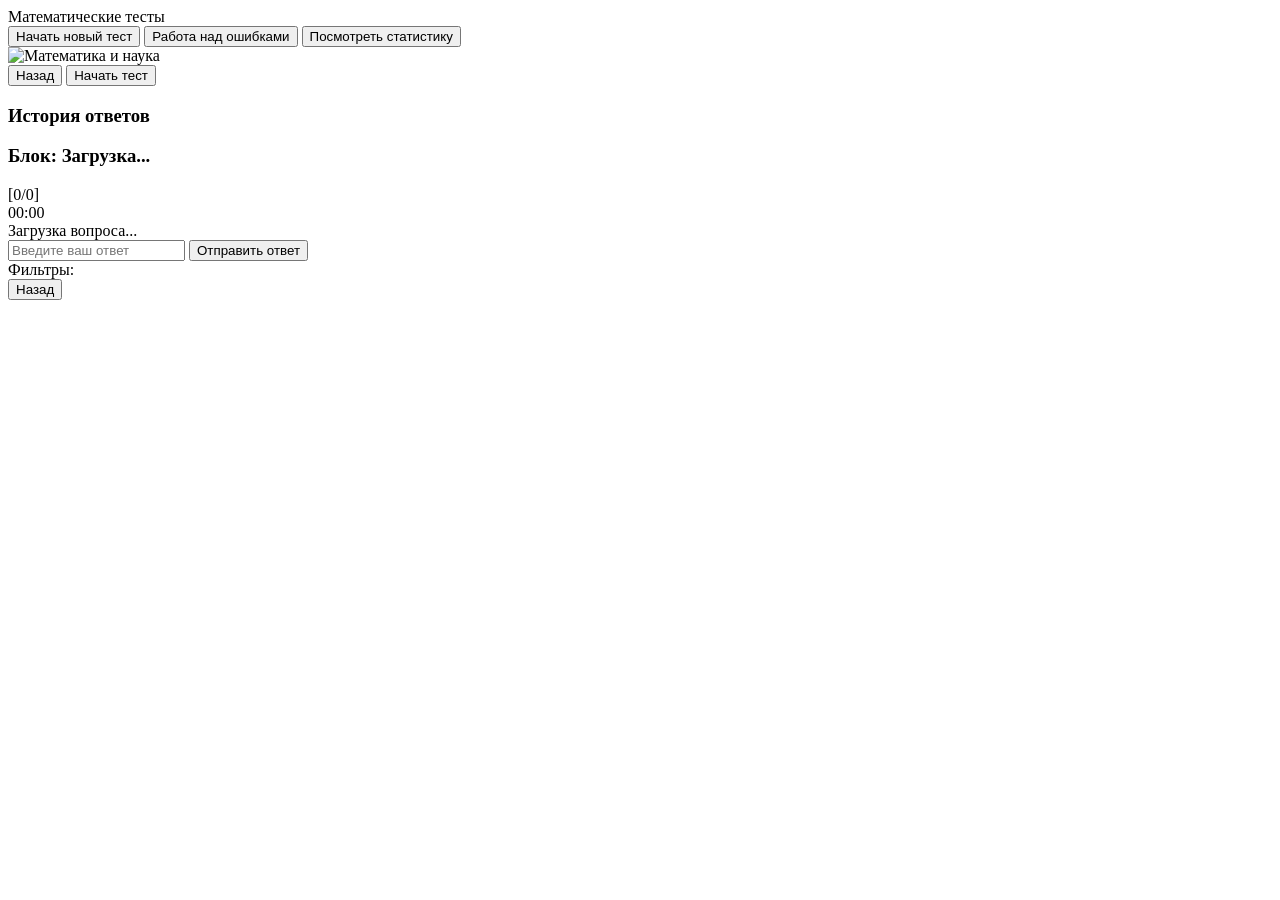
==== server/templates/index.html @ 41314dae "Folders restruct pt.2" ====
<!DOCTYPE html>
<html lang="ru">
<head>
    <meta charset="UTF-8">
    <meta name="viewport" content="width=device-width, initial-scale=1.0">
    <title>Математические тесты</title>
    <link rel="stylesheet" href="./css/style.css">
    <!-- MathJax для рендеринга LaTeX формул -->
    <script>
        window.MathJax = {
            tex: {
                inlineMath: [['$', '$'], ['\\(', '\\)']],
                displayMath: [['$$', '$$'], ['\\[', '\\]']],
                processEscapes: true,
                packages: {'[+]': ['ams', 'boldsymbol']}
            },
            options: {
                skipHtmlTags: ['script', 'noscript', 'style', 'textarea', 'pre'],
                renderActions: {
                    addMenu: [0, '', '']
                }
            },
            startup: {
                ready: function() {
                    MathJax.startup.defaultReady();
                    // Перерисовываем формулы при динамической загрузке контента
                    MathJax.startup.promise.then(() => {
                        console.log('MathJax готов к работе');
                    });
                }
            }
        };
    </script>
    <script src="https://cdn.jsdelivr.net/npm/mathjax@3/es5/tex-chtml.js" id="MathJax-script" async></script>
</head>
<body>
    <div class="container">
        <header>
            <div class="logo" id="pageTitle">Математические тесты</div>
            <div class="new-menu-container" id="newMenu">
                <!-- Виджет будет вставлен здесь -->
            </div>
        </header>

        <main>
            <!-- Главный экран -->
            <div class="main-screen" id="mainScreen">
                <!-- Панель настроек -->
                <div class="settings-panel" id="settingsPanel" style="display: none;">
                    <div class="settings-title">Настройки тестирования</div>
                    <div class="setting-item">
                        <div>
                            <div class="setting-brief">Автоотправка при таймауте</div>
                            <div class="setting-description">Автоматически отправлять ответ при истечении времени</div>
                        </div>
                        <label class="switch">
                            <input type="checkbox" id="autoSubmitOnTimeout">
                            <span class="slider round"></span>
                        </label>
                    </div>
                    <div class="setting-item">
                        <div>
                            <div class="setting-brief">Таймаут на ответ</div>
                            <div class="setting-description">Время в течении которого надо дать ответ</div>
                        </div>
                        <div>
                            <select id="timeoutSelector" class="setting-combo-box">
                              <option value="auto">auto</option>
                              <option value="30">30 сек</option>
                              <option value="60">60 сек</option>
                              <option value="90">90 сек</option>
                              <option value="120">2 мин</option>
                              <option value="300">5 мин</option>
                              <option value="600">10 мин</option>
                            </select>
                        </div>
                    </div>
                    <div class="setting-item">
                        <div>
                            <div class="setting-brief">Количество вопросов</div>
                            <div class="setting-description">Количество вопросов в каждом блоке</div>
                        </div>
                        <div>
                            <select id="numQuestionsSelector" class="setting-combo-box">
                              <option value="1">1</option>
                              <option value="3">3</option>
                              <option value="5">5</option>
                              <option value="10">10</option>
                              <option value="15">15</option>
                              <option value="20">20</option>
                            </select>
                        </div>
                    </div>
                </div>

                <div class="action-buttons">
                    <button class="btn" id="newTestBtn">Начать новый тест</button>
                    <button class="btn btn-secondary" id="workOnErrorsBtn">Работа над ошибками</button>
                    <button class="btn btn-secondary" id="viewStatsBtn">Посмотреть статистику</button>
                    <!--
                    <button class="btn btn-warning" id="continueTestBtn" style="display: none;">Продолжить тест</button>
                    -->
                </div>

                <!-- Картинка на главной странице -->
                <img src="img/680f7adb-6d52-4ba0-a72f-c9d3c24bfdec.jpg"
                     alt="Математика и наука" class="main-image">
            </div>

            <!-- Экран выбора блоков -->
            <div class="blocks-screen" id="blocksScreen">
                <!-- Контейнер для фильтров -->
                <div class="filters-container" id="filtersContainer" style="display: none;">
                    <div class="filters-title">Фильтры:</div>
                    <div class="filters-list" id="filtersList">
                        <!-- Кнопки фильтров будут добавлены динамически -->
                    </div>
                </div>
                <div class="blocks-list" id="blocksList">
                    <!-- Блоки для теста будут загружены динамически -->
                </div>
                <div class="blocks-list" id="errorsBlocksList">
                    <!-- Блоки для работы над ошибками будут загружены динамически -->
                </div>
                <div class="actions">
                    <button class="btn btn-secondary" id="backFromBlocksBtn">Назад</button>
                    <button class="btn" id="startTestBtn">Начать тест</button>
                </div>
            </div>

            <!-- Экран тестирования -->
            <div class="test-screen" id="testScreen">
                <div class="test-container">
                    <div class="answers-history" id="answersHistory">
                        <h3>История ответов</h3>
                        <!-- История ответов будет заполняться динамически -->
                    </div>
                    <div class="question-container" id="questionContainer">
                        <div class="question-header">
                            <div>
                                <h3 id="currentBlockName">Блок: Загрузка...</h3>
                                <div class="question-progress" id="questionProgress">[0/0]</div>
                            </div>
                            <div class="timer" id="timer">00:00</div>
                        </div>
                        <div class="question-text" id="questionText">
                            Загрузка вопроса...
                        </div>
                        <div class="question-hint" id="questionHint" style="display: none"></div>
                        <div class="answer-form" id="answerForm">
                            <input type="text" class="answer-input" id="answerInput" placeholder="Введите ваш ответ" autocomplete="off">
                            <button class="btn" id="submitAnswerBtn">Отправить ответ</button>
                        </div>
                        <div class="result-message" id="resultMessage" style="display: none;"></div>
                    </div>
                </div>
            </div>

            <!-- Экран статистики и работы над ошибками -->
            <div class="stats-screen" id="statsScreen">
                <!-- Контейнер для фильтров статистики -->
                <div class="stats-filters-container">
                    <div class="stats-filters-title">Фильтры:</div>
                    <div class="stats-filters" id="statsFilters">
                        <!-- Фильтры будут добавлены динамически -->
                    </div>
                </div>

                <div class="stats-results" id="statsResults">
                    <!-- Статистика будет загружена динамически -->
                </div>
                <div class="actions">
                    <button class="btn btn-secondary" id="backFromStatsBtn">Назад</button>
                </div>
            </div>
        </main>
    </div>

    <!-- Кнопка "В начало" -->
    <button class="home-btn" id="homeBtn" style="display: none;">⌂</button>

    <!-- Уведомление о незавершенной сессии (верхняя плашка) -->
    <div class="session-notification" id="sessionNotification" style="display: none;">
        <div class="notification-content">
            <span class="notification-icon">⚠️</span>
            <span class="notification-text">
                <strong>Имеется незавершенная тестовая сессия</strong>
                <span class="notification-session-info" id="notificationSessionInfo"></span>
            </span>
            <div class="notification-actions">
                <button class="btn btn-small" id="notificationRestoreBtn">Вернуться к тесту</button>
                <button class="btn btn-small btn-secondary" id="notificationCloseBtn">Завершить сессию</button>
            </div>
        </div>
    </div>

    <!-- main.js -->
    <script src="js/account-widget.js"></script>
    <script src="js/main.js"></script>

</body>
</html>
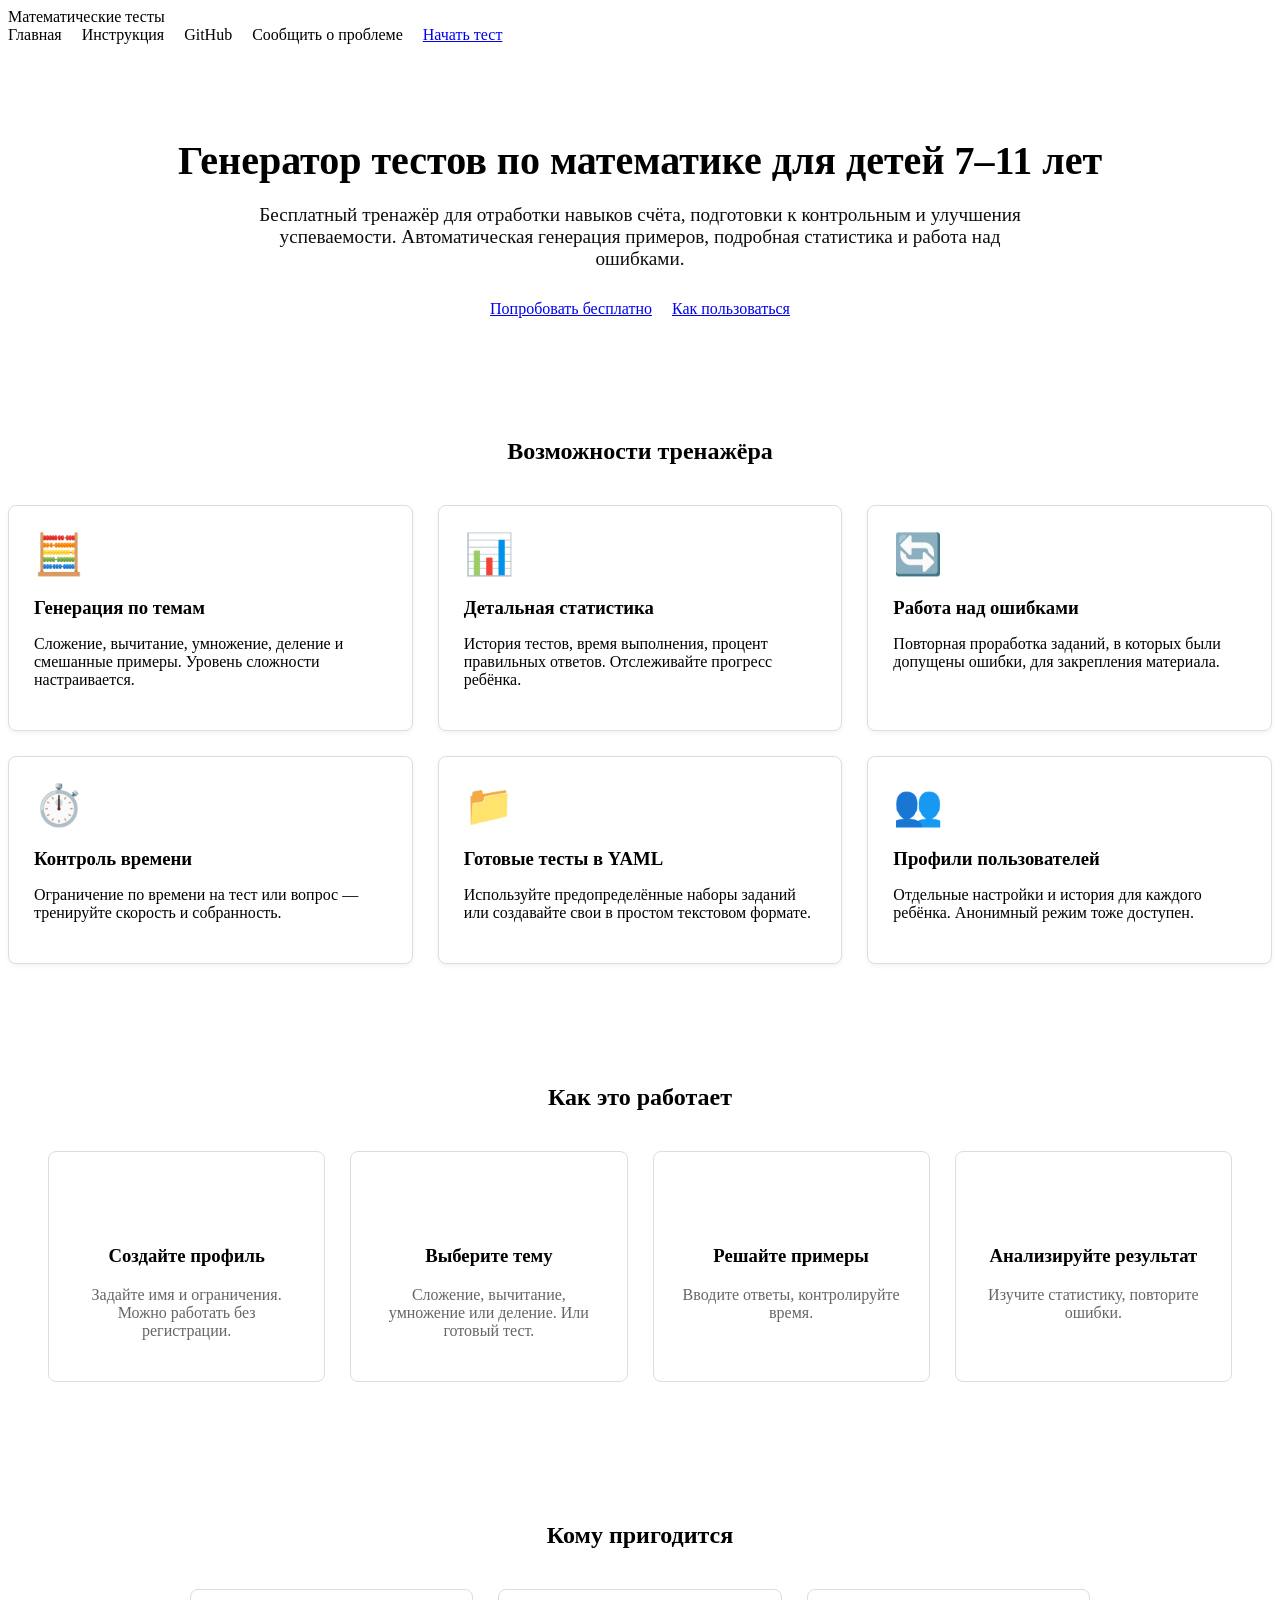
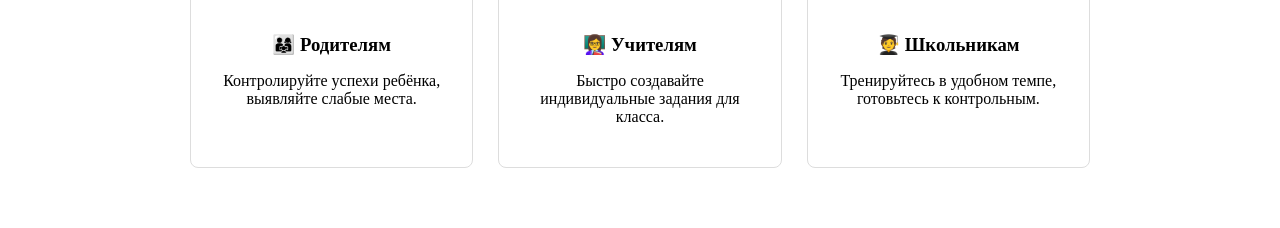
==== commit dfa38212: "Add main and help pages, fix style, footer Also added links to github, etc" ====
--- a/server/templates/index.html
+++ b/server/templates/index.html
@@ -3,200 +3,233 @@
 <head>
     <meta charset="UTF-8">
     <meta name="viewport" content="width=device-width, initial-scale=1.0">
-    <title>Математические тесты</title>
+    <title>Генератор тестов по математике для детей 7–11 лет | Тренажёр с примерами и статистикой</title>
+    <meta name="description" content="Бесплатный онлайн-тренажёр по математике для младших школьников. Автоматическая генерация примеров на сложение, вычитание, умножение и деление. Отслеживайте прогресс ребёнка через статистику и работайте над ошибками. Удобно для родителей и учителей.">
+    <meta name="keywords" content="математика для детей, примеры по математике, тесты по математике, тренажёр по математике, задачи 2 класс, сложение и вычитание, таблица умножения, работа над ошибками, успеваемость в школе">
+    <meta name="author" content="kasmirov">
+    <meta name="robots" content="index, follow">
+    <link rel="canonical" href="https://ваш-домен.ru/">
+    <!-- Open Graph для соцсетей -->
+    <meta property="og:title" content="Генератор тестов по математике для детей 7–11 лет">
+    <meta property="og:description" content="Бесплатный тренажёр с автоматической генерацией примеров и подробной статистикой. Помогите ребёнку полюбить математику!">
+    <meta property="og:type" content="website">
+    <meta property="og:url" content="https://ваш-домен.ru/">
+    <meta property="og:image" content="https://ваш-домен.ru/static/og-preview.png"> <!-- если есть картинка -->
+    <!-- Подключаем стандартный стиль проекта -->
     <link rel="stylesheet" href="./css/style.css">
-    <!-- MathJax для рендеринга LaTeX формул -->
-    <script>
-        window.MathJax = {
-            tex: {
-                inlineMath: [['$', '$'], ['\\(', '\\)']],
-                displayMath: [['$$', '$$'], ['\\[', '\\]']],
-                processEscapes: true,
-                packages: {'[+]': ['ams', 'boldsymbol']}
-            },
-            options: {
-                skipHtmlTags: ['script', 'noscript', 'style', 'textarea', 'pre'],
-                renderActions: {
-                    addMenu: [0, '', '']
-                }
-            },
-            startup: {
-                ready: function() {
-                    MathJax.startup.defaultReady();
-                    // Перерисовываем формулы при динамической загрузке контента
-                    MathJax.startup.promise.then(() => {
-                        console.log('MathJax готов к работе');
-                    });
-                }
-            }
-        };
-    </script>
-    <script src="https://cdn.jsdelivr.net/npm/mathjax@3/es5/tex-chtml.js" id="MathJax-script" async></script>
+    <!-- Дополнительные стили только для статических страниц (можно добавить в отдельный файл или оставить здесь) -->
+    <style>
+        /* Небольшие дополнения, не конфликтующие с основным стилем */
+        .hero {
+            text-align: center;
+            padding: 60px 20px;
+            background: var(--footer-color);
+            color: var(--primary-color);
+            border-radius: 12px;
+            margin-bottom: 40px;
+        }
+        .hero h1 {
+            font-size: 2.5rem;
+            margin-bottom: 20px;
+            color: var(--primary-color);
+        }
+        .hero p {
+            font-size: 1.2rem;
+            max-width: 800px;
+            margin: 0 auto 30px;
+            opacity: 0.95;
+        }
+        .feature-grid {
+            display: grid;
+            grid-template-columns: repeat(auto-fit, minmax(300px, 1fr));
+            gap: 25px;
+            margin: 40px 0;
+        }
+        .feature-card {
+            background: white;
+            border: 1px solid #ddd;
+            border-radius: 8px;
+            padding: 25px;
+            box-shadow: 0 2px 5px rgba(0,0,0,0.05);
+            transition: all 0.3s;
+        }
+        .feature-card:hover {
+            transform: translateY(-5px);
+            box-shadow: 0 5px 15px rgba(0,0,0,0.1);
+        }
+        .feature-icon {
+            font-size: 2.5rem;
+            margin-bottom: 15px;
+        }
+        .feature-card h3 {
+            color: var(--primary-color);
+            margin-bottom: 15px;
+        }
+        .steps {
+            display: flex;
+            flex-wrap: wrap;
+            justify-content: center;
+            gap: 25px;
+            margin: 40px 0;
+        }
+        .step {
+            flex: 1 1 200px;
+            text-align: center;
+            background: white;
+            border: 1px solid #ddd;
+            border-radius: 8px;
+            padding: 25px;
+        }
+        .step-number {
+            width: 50px;
+            height: 50px;
+            background-color: var(--primary-color);
+            color: white;
+            font-size: 1.8rem;
+            font-weight: bold;
+            border-radius: 50%;
+            display: flex;
+            align-items: center;
+            justify-content: center;
+            margin: 0 auto 15px;
+        }
+        .whom-grid {
+            display: grid;
+            grid-template-columns: repeat(auto-fit, minmax(250px, 1fr));
+            gap: 25px;
+            max-width: 900px;
+            margin: 40px auto;
+        }
+        .whom-item {
+            background: white;
+            border: 1px solid #ddd;
+            border-radius: 8px;
+            padding: 25px;
+            text-align: center;
+        }
+        .whom-item h3 {
+            color: var(--primary-color);
+            margin-bottom: 10px;
+        }
+        /* Адаптация для мобильных */
+        @media (max-width: 768px) {
+            .hero h1 { font-size: 2rem; }
+            header { flex-direction: column; gap: 15px; }
+        }
+    </style>
 </head>
 <body>
     <div class="container">
         <header>
-            <div class="logo" id="pageTitle">Математические тесты</div>
-            <div class="new-menu-container" id="newMenu">
-                <!-- Виджет будет вставлен здесь -->
+            <div class="logo">Математические тесты</div>
+            <div class="menu-container">
+                <nav class="nav-links" style="display: flex; gap: 20px; align-items: center;">
+                    <a href="/" style="color: var(--primary-color); text-decoration: none; font-weight: 500;">Главная</a>
+                    <a href="/help" style="color: var(--primary-color); text-decoration: none; font-weight: 500;">Инструкция</a>
+                    <a href="https://github.com/kasmirov/math_test" target="_blank" rel="noopener" style="color: var(--primary-color); text-decoration: none; font-weight: 500;">GitHub</a>
+                    <a href="https://github.com/kasmirov/math_test/issues" target="_blank" rel="noopener" style="color: var(--primary-color); text-decoration: none; font-weight: 500;">Сообщить о проблеме</a>
+                    <a href="/app" class="btn" style="margin: 0;">Начать тест</a>
+                    <div class="user-menu-container" id="newMenu">
+                        <!-- Виджет будет вставлен здесь -->
+                    </div>
+                </nav>
             </div>
         </header>
 
         <main>
-            <!-- Главный экран -->
-            <div class="main-screen" id="mainScreen">
-                <!-- Панель настроек -->
-                <div class="settings-panel" id="settingsPanel" style="display: none;">
-                    <div class="settings-title">Настройки тестирования</div>
-                    <div class="setting-item">
-                        <div>
-                            <div class="setting-brief">Автоотправка при таймауте</div>
-                            <div class="setting-description">Автоматически отправлять ответ при истечении времени</div>
-                        </div>
-                        <label class="switch">
-                            <input type="checkbox" id="autoSubmitOnTimeout">
-                            <span class="slider round"></span>
-                        </label>
-                    </div>
-                    <div class="setting-item">
-                        <div>
-                            <div class="setting-brief">Таймаут на ответ</div>
-                            <div class="setting-description">Время в течении которого надо дать ответ</div>
-                        </div>
-                        <div>
-                            <select id="timeoutSelector" class="setting-combo-box">
-                              <option value="auto">auto</option>
-                              <option value="30">30 сек</option>
-                              <option value="60">60 сек</option>
-                              <option value="90">90 сек</option>
-                              <option value="120">2 мин</option>
-                              <option value="300">5 мин</option>
-                              <option value="600">10 мин</option>
-                            </select>
-                        </div>
-                    </div>
-                    <div class="setting-item">
-                        <div>
-                            <div class="setting-brief">Количество вопросов</div>
-                            <div class="setting-description">Количество вопросов в каждом блоке</div>
-                        </div>
-                        <div>
-                            <select id="numQuestionsSelector" class="setting-combo-box">
-                              <option value="1">1</option>
-                              <option value="3">3</option>
-                              <option value="5">5</option>
-                              <option value="10">10</option>
-                              <option value="15">15</option>
-                              <option value="20">20</option>
-                            </select>
-                        </div>
-                    </div>
-                </div>
-
-                <div class="action-buttons">
-                    <button class="btn" id="newTestBtn">Начать новый тест</button>
-                    <button class="btn btn-secondary" id="workOnErrorsBtn">Работа над ошибками</button>
-                    <button class="btn btn-secondary" id="viewStatsBtn">Посмотреть статистику</button>
-                    <!--
-                    <button class="btn btn-warning" id="continueTestBtn" style="display: none;">Продолжить тест</button>
-                    -->
-                </div>
-
-                <!-- Картинка на главной странице -->
-                <img src="img/680f7adb-6d52-4ba0-a72f-c9d3c24bfdec.jpg"
-                     alt="Математика и наука" class="main-image">
-            </div>
-
-            <!-- Экран выбора блоков -->
-            <div class="blocks-screen" id="blocksScreen">
-                <!-- Контейнер для фильтров -->
-                <div class="filters-container" id="filtersContainer" style="display: none;">
-                    <div class="filters-title">Фильтры:</div>
-                    <div class="filters-list" id="filtersList">
-                        <!-- Кнопки фильтров будут добавлены динамически -->
-                    </div>
-                </div>
-                <div class="blocks-list" id="blocksList">
-                    <!-- Блоки для теста будут загружены динамически -->
-                </div>
-                <div class="blocks-list" id="errorsBlocksList">
-                    <!-- Блоки для работы над ошибками будут загружены динамически -->
-                </div>
-                <div class="actions">
-                    <button class="btn btn-secondary" id="backFromBlocksBtn">Назад</button>
-                    <button class="btn" id="startTestBtn">Начать тест</button>
-                </div>
-            </div>
-
-            <!-- Экран тестирования -->
-            <div class="test-screen" id="testScreen">
-                <div class="test-container">
-                    <div class="answers-history" id="answersHistory">
-                        <h3>История ответов</h3>
-                        <!-- История ответов будет заполняться динамически -->
-                    </div>
-                    <div class="question-container" id="questionContainer">
-                        <div class="question-header">
-                            <div>
-                                <h3 id="currentBlockName">Блок: Загрузка...</h3>
-                                <div class="question-progress" id="questionProgress">[0/0]</div>
-                            </div>
-                            <div class="timer" id="timer">00:00</div>
-                        </div>
-                        <div class="question-text" id="questionText">
-                            Загрузка вопроса...
-                        </div>
-                        <div class="question-hint" id="questionHint" style="display: none"></div>
-                        <div class="answer-form" id="answerForm">
-                            <input type="text" class="answer-input" id="answerInput" placeholder="Введите ваш ответ" autocomplete="off">
-                            <button class="btn" id="submitAnswerBtn">Отправить ответ</button>
-                        </div>
-                        <div class="result-message" id="resultMessage" style="display: none;"></div>
-                    </div>
-                </div>
-            </div>
-
-            <!-- Экран статистики и работы над ошибками -->
-            <div class="stats-screen" id="statsScreen">
-                <!-- Контейнер для фильтров статистики -->
-                <div class="stats-filters-container">
-                    <div class="stats-filters-title">Фильтры:</div>
-                    <div class="stats-filters" id="statsFilters">
-                        <!-- Фильтры будут добавлены динамически -->
-                    </div>
-                </div>
-
-                <div class="stats-results" id="statsResults">
-                    <!-- Статистика будет загружена динамически -->
-                </div>
-                <div class="actions">
-                    <button class="btn btn-secondary" id="backFromStatsBtn">Назад</button>
-                </div>
-            </div>
+            <section class="hero">
+                <h1>Генератор тестов по математике для детей 7–11 лет</h1>
+                <p>Бесплатный тренажёр для отработки навыков счёта, подготовки к контрольным и улучшения успеваемости. Автоматическая генерация примеров, подробная статистика и работа над ошибками.</p>
+                <div style="display: flex; gap: 20px; justify-content: center; flex-wrap: wrap;">
+                    <a href="/app" class="btn">Попробовать бесплатно</a>
+                    <a href="/help" class="btn btn-secondary">Как пользоваться</a>
+                </div>
+            </section>
+
+            <section style="margin: 60px 0;">
+                <h2 style="text-align: center; color: var(--primary-color); margin-bottom: 40px;">Возможности тренажёра</h2>
+                <div class="feature-grid">
+                    <div class="feature-card">
+                        <div class="feature-icon">🧮</div>
+                        <h3>Генерация по темам</h3>
+                        <p>Сложение, вычитание, умножение, деление и смешанные примеры. Уровень сложности настраивается.</p>
+                    </div>
+                    <div class="feature-card">
+                        <div class="feature-icon">📊</div>
+                        <h3>Детальная статистика</h3>
+                        <p>История тестов, время выполнения, процент правильных ответов. Отслеживайте прогресс ребёнка.</p>
+                    </div>
+                    <div class="feature-card">
+                        <div class="feature-icon">🔄</div>
+                        <h3>Работа над ошибками</h3>
+                        <p>Повторная проработка заданий, в которых были допущены ошибки, для закрепления материала.</p>
+                    </div>
+                    <div class="feature-card">
+                        <div class="feature-icon">⏱️</div>
+                        <h3>Контроль времени</h3>
+                        <p>Ограничение по времени на тест или вопрос — тренируйте скорость и собранность.</p>
+                    </div>
+                    <div class="feature-card">
+                        <div class="feature-icon">📁</div>
+                        <h3>Готовые тесты в YAML</h3>
+                        <p>Используйте предопределённые наборы заданий или создавайте свои в простом текстовом формате.</p>
+                    </div>
+                    <div class="feature-card">
+                        <div class="feature-icon">👥</div>
+                        <h3>Профили пользователей</h3>
+                        <p>Отдельные настройки и история для каждого ребёнка. Анонимный режим тоже доступен.</p>
+                    </div>
+                </div>
+            </section>
+
+            <section style="background-color: var(--light-color); padding: 40px; border-radius: 12px; margin: 60px 0;">
+                <h2 style="text-align: center; color: var(--primary-color); margin-bottom: 40px;">Как это работает</h2>
+                <div class="steps">
+                    <div class="step">
+                        <div class="step-number">1</div>
+                        <h3>Создайте профиль</h3>
+                        <p style="color: #666;">Задайте имя и ограничения. Можно работать без регистрации.</p>
+                    </div>
+                    <div class="step">
+                        <div class="step-number">2</div>
+                        <h3>Выберите тему</h3>
+                        <p style="color: #666;">Сложение, вычитание, умножение или деление. Или готовый тест.</p>
+                    </div>
+                    <div class="step">
+                        <div class="step-number">3</div>
+                        <h3>Решайте примеры</h3>
+                        <p style="color: #666;">Вводите ответы, контролируйте время.</p>
+                    </div>
+                    <div class="step">
+                        <div class="step-number">4</div>
+                        <h3>Анализируйте результат</h3>
+                        <p style="color: #666;">Изучите статистику, повторите ошибки.</p>
+                    </div>
+                </div>
+            </section>
+
+            <section style="margin: 60px 0;">
+                <h2 style="text-align: center; color: var(--primary-color); margin-bottom: 40px;">Кому пригодится</h2>
+                <div class="whom-grid">
+                    <div class="whom-item">
+                        <h3>👨‍👩‍👧 Родителям</h3>
+                        <p>Контролируйте успехи ребёнка, выявляйте слабые места.</p>
+                    </div>
+                    <div class="whom-item">
+                        <h3>👩‍🏫 Учителям</h3>
+                        <p>Быстро создавайте индивидуальные задания для класса.</p>
+                    </div>
+                    <div class="whom-item">
+                        <h3>🧑‍🎓 Школьникам</h3>
+                        <p>Тренируйтесь в удобном темпе, готовьтесь к контрольным.</p>
+                    </div>
+                </div>
+            </section>
         </main>
+        <div id="footer-placeholder"></div>
     </div>
-
-    <!-- Кнопка "В начало" -->
-    <button class="home-btn" id="homeBtn" style="display: none;">⌂</button>
-
-    <!-- Уведомление о незавершенной сессии (верхняя плашка) -->
-    <div class="session-notification" id="sessionNotification" style="display: none;">
-        <div class="notification-content">
-            <span class="notification-icon">⚠️</span>
-            <span class="notification-text">
-                <strong>Имеется незавершенная тестовая сессия</strong>
-                <span class="notification-session-info" id="notificationSessionInfo"></span>
-            </span>
-            <div class="notification-actions">
-                <button class="btn btn-small" id="notificationRestoreBtn">Вернуться к тесту</button>
-                <button class="btn btn-small btn-secondary" id="notificationCloseBtn">Завершить сессию</button>
-            </div>
-        </div>
-    </div>
-
-    <!-- main.js -->
     <script src="js/account-widget.js"></script>
-    <script src="js/main.js"></script>
-
+    <script src="js/index.js"></script>
+    <script src="js/footer.js"></script>
 </body>
 </html>
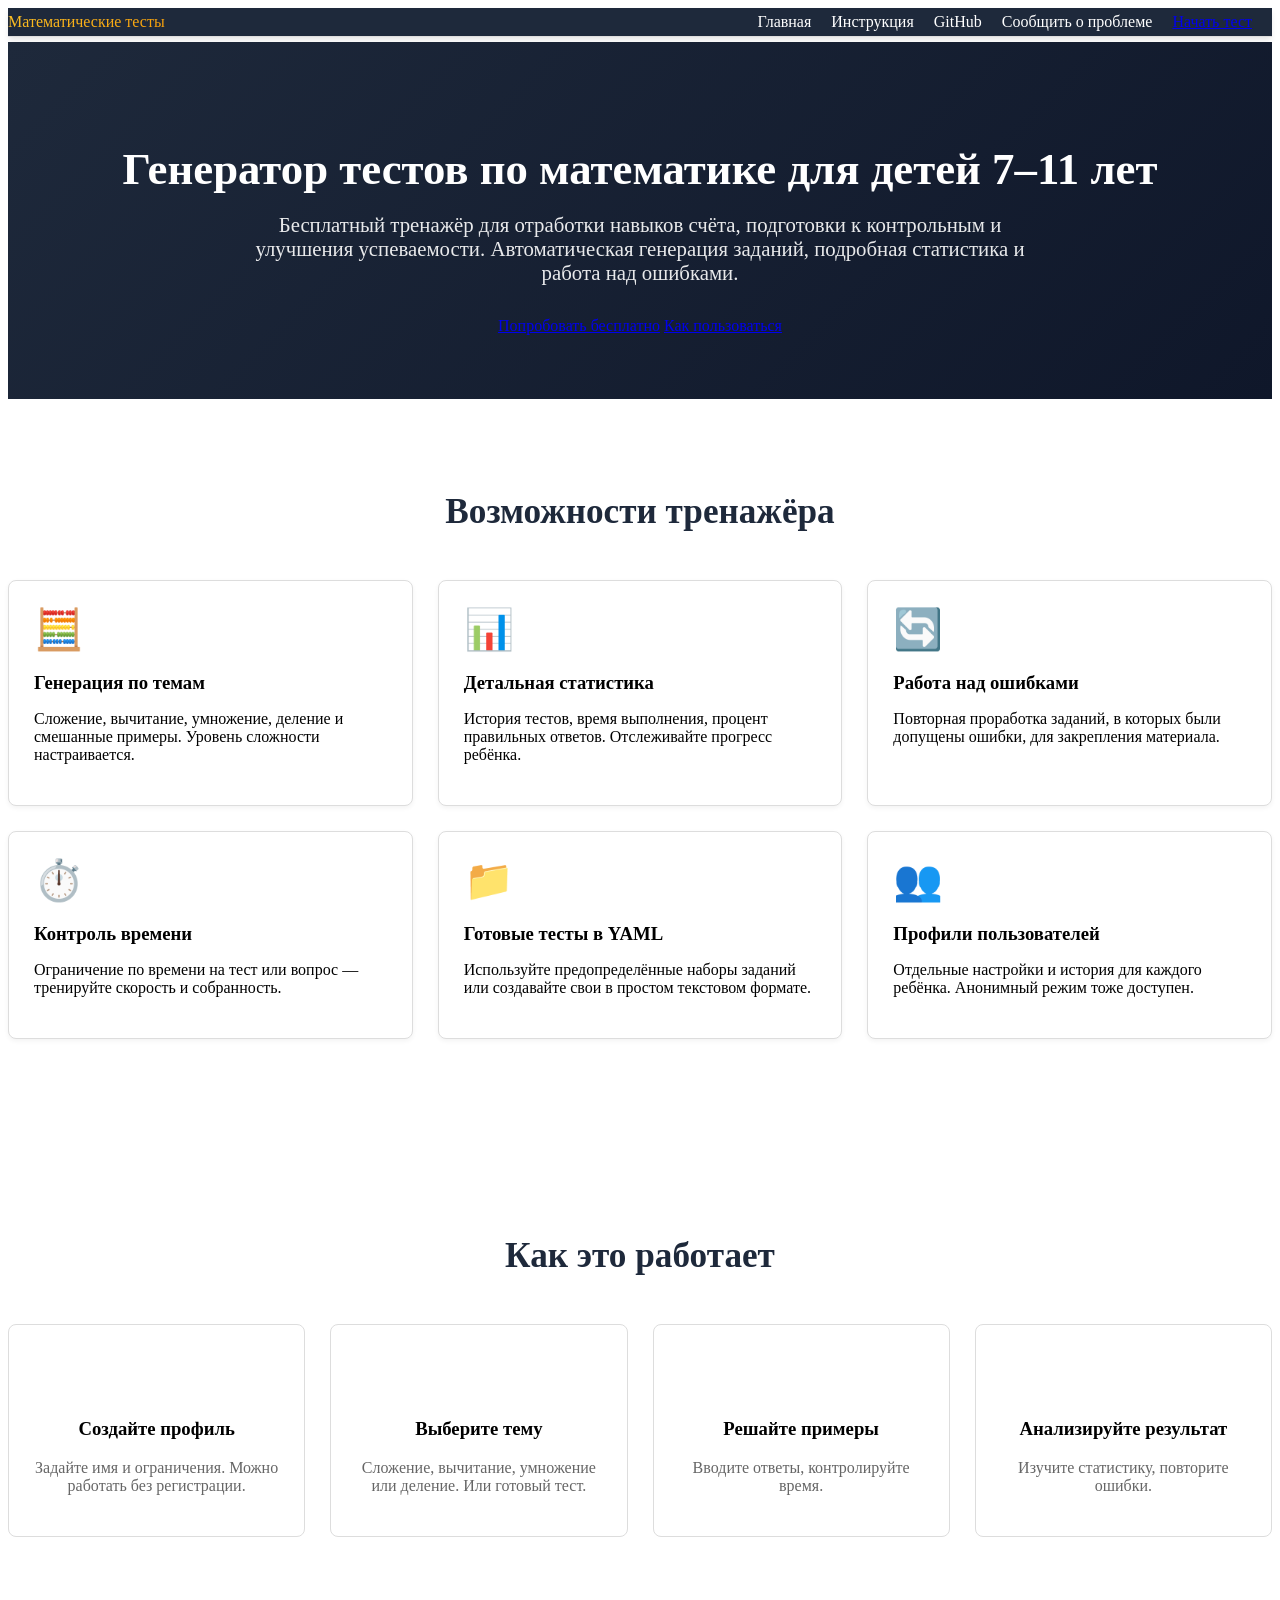
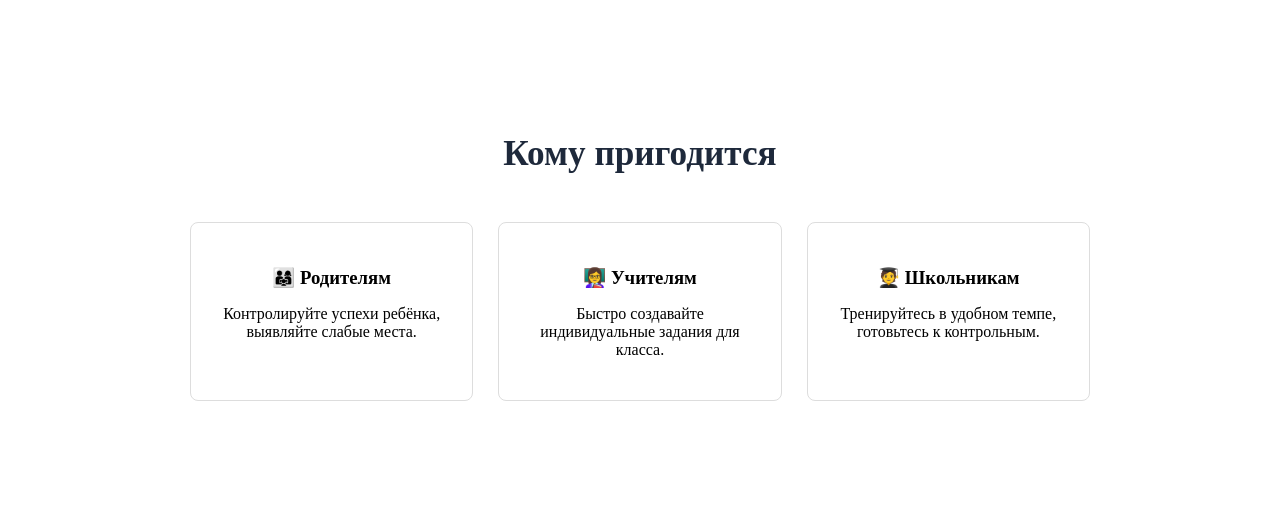
==== commit 02bc2d27: "Fix style in index.html" ====
--- a/server/templates/index.html
+++ b/server/templates/index.html
@@ -4,8 +4,8 @@
     <meta charset="UTF-8">
     <meta name="viewport" content="width=device-width, initial-scale=1.0">
     <title>Генератор тестов по математике для детей 7–11 лет | Тренажёр с примерами и статистикой</title>
-    <meta name="description" content="Бесплатный онлайн-тренажёр по математике для младших школьников. Автоматическая генерация примеров на сложение, вычитание, умножение и деление. Отслеживайте прогресс ребёнка через статистику и работайте над ошибками. Удобно для родителей и учителей.">
-    <meta name="keywords" content="математика для детей, примеры по математике, тесты по математике, тренажёр по математике, задачи 2 класс, сложение и вычитание, таблица умножения, работа над ошибками, успеваемость в школе">
+    <meta name="description" content="Бесплатный онлайн-тренажёр по математике для младших школьников. Автоматическая генерация заданий по математике с настройкой пределов. Отслеживайте прогресс ребёнка через статистику и работайте над ошибками. Удобно для родителей и учителей.">
+    <meta name="keywords" content="математика для детей, примеры по математике, тесты по математике, тренажёр по математике, задачи 2,3,4 класс, сложение и вычитание, таблица умножения, работа над ошибками, успеваемость в школе">
     <meta name="author" content="kasmirov">
     <meta name="robots" content="index, follow">
     <link rel="canonical" href="https://ваш-домен.ru/">
@@ -20,24 +20,49 @@
     <!-- Дополнительные стили только для статических страниц (можно добавить в отдельный файл или оставить здесь) -->
     <style>
         /* Небольшие дополнения, не конфликтующие с основным стилем */
+        header {
+            background-color: #1e293b;
+            color: white;
+            box-shadow: 0 4px 6px -1px rgba(0,0,0,0.1);
+            display: flex;
+            justify-content: space-between;
+            align-items: center;
+            padding: 5px 0;
+            border-bottom: 1px solid #ddd;
+            margin-bottom: 5px;
+        }
         .hero {
-            text-align: center;
-            padding: 60px 20px;
-            background: var(--footer-color);
-            color: var(--primary-color);
-            border-radius: 12px;
-            margin-bottom: 40px;
+            background: linear-gradient(135deg, #1e293b, #0f172a);
+            color: white;
+            padding: 4rem 0;
+            text-align: center;
         }
         .hero h1 {
-            font-size: 2.5rem;
-            margin-bottom: 20px;
-            color: var(--primary-color);
+            font-size: 2.8rem;
+            margin-bottom: 1rem;
+            line-height: 1.2;
         }
         .hero p {
-            font-size: 1.2rem;
+            font-size: 1.3rem;
             max-width: 800px;
-            margin: 0 auto 30px;
-            opacity: 0.95;
+            margin: 0 auto 2rem;
+            opacity: 0.9;
+        }
+        .logo {
+            background: linear-gradient(135deg, #fbbf24, #f59e0b);
+            -webkit-background-clip: text;
+            -webkit-text-fill-color: transparent;
+            background-clip: text;
+        }
+        .features {
+            padding: 4rem 0;
+            background-color: white;
+        }
+        .features h2 {
+            text-align: center;
+            font-size: 2.2rem;
+            margin-bottom: 3rem;
+            color: #1e293b;
         }
         .feature-grid {
             display: grid;
@@ -119,9 +144,9 @@
     </style>
 </head>
 <body>
-    <div class="container">
+    <div class="container" style="background-color: #1e293b; max-width: stretch;">
         <header>
-            <div class="logo">Математические тесты</div>
+            <div class="logo" id="pageTitle">Математические тесты</div>
             <div class="menu-container">
                 <nav class="nav-links" style="display: flex; gap: 20px; align-items: center;">
                     <a href="/" style="color: var(--primary-color); text-decoration: none; font-weight: 500;">Главная</a>
@@ -135,81 +160,89 @@
                 </nav>
             </div>
         </header>
+    </div>
+    
 
         <main>
             <section class="hero">
-                <h1>Генератор тестов по математике для детей 7–11 лет</h1>
-                <p>Бесплатный тренажёр для отработки навыков счёта, подготовки к контрольным и улучшения успеваемости. Автоматическая генерация примеров, подробная статистика и работа над ошибками.</p>
-                <div style="display: flex; gap: 20px; justify-content: center; flex-wrap: wrap;">
-                    <a href="/app" class="btn">Попробовать бесплатно</a>
-                    <a href="/help" class="btn btn-secondary">Как пользоваться</a>
-                </div>
-            </section>
-
-            <section style="margin: 60px 0;">
-                <h2 style="text-align: center; color: var(--primary-color); margin-bottom: 40px;">Возможности тренажёра</h2>
-                <div class="feature-grid">
-                    <div class="feature-card">
-                        <div class="feature-icon">🧮</div>
-                        <h3>Генерация по темам</h3>
-                        <p>Сложение, вычитание, умножение, деление и смешанные примеры. Уровень сложности настраивается.</p>
-                    </div>
-                    <div class="feature-card">
-                        <div class="feature-icon">📊</div>
-                        <h3>Детальная статистика</h3>
-                        <p>История тестов, время выполнения, процент правильных ответов. Отслеживайте прогресс ребёнка.</p>
-                    </div>
-                    <div class="feature-card">
-                        <div class="feature-icon">🔄</div>
-                        <h3>Работа над ошибками</h3>
-                        <p>Повторная проработка заданий, в которых были допущены ошибки, для закрепления материала.</p>
-                    </div>
-                    <div class="feature-card">
-                        <div class="feature-icon">⏱️</div>
-                        <h3>Контроль времени</h3>
-                        <p>Ограничение по времени на тест или вопрос — тренируйте скорость и собранность.</p>
-                    </div>
-                    <div class="feature-card">
-                        <div class="feature-icon">📁</div>
-                        <h3>Готовые тесты в YAML</h3>
-                        <p>Используйте предопределённые наборы заданий или создавайте свои в простом текстовом формате.</p>
-                    </div>
-                    <div class="feature-card">
-                        <div class="feature-icon">👥</div>
-                        <h3>Профили пользователей</h3>
-                        <p>Отдельные настройки и история для каждого ребёнка. Анонимный режим тоже доступен.</p>
-                    </div>
-                </div>
-            </section>
-
-            <section style="background-color: var(--light-color); padding: 40px; border-radius: 12px; margin: 60px 0;">
-                <h2 style="text-align: center; color: var(--primary-color); margin-bottom: 40px;">Как это работает</h2>
-                <div class="steps">
-                    <div class="step">
-                        <div class="step-number">1</div>
-                        <h3>Создайте профиль</h3>
-                        <p style="color: #666;">Задайте имя и ограничения. Можно работать без регистрации.</p>
-                    </div>
-                    <div class="step">
-                        <div class="step-number">2</div>
-                        <h3>Выберите тему</h3>
-                        <p style="color: #666;">Сложение, вычитание, умножение или деление. Или готовый тест.</p>
-                    </div>
-                    <div class="step">
-                        <div class="step-number">3</div>
-                        <h3>Решайте примеры</h3>
-                        <p style="color: #666;">Вводите ответы, контролируйте время.</p>
-                    </div>
-                    <div class="step">
-                        <div class="step-number">4</div>
-                        <h3>Анализируйте результат</h3>
-                        <p style="color: #666;">Изучите статистику, повторите ошибки.</p>
-                    </div>
-                </div>
-            </section>
-
-            <section style="margin: 60px 0;">
-                <h2 style="text-align: center; color: var(--primary-color); margin-bottom: 40px;">Кому пригодится</h2>
+                <div class="container">
+                    <h1>Генератор тестов по математике для детей 7–11 лет</h1>
+                    <p>Бесплатный тренажёр для отработки навыков счёта, подготовки к контрольным и улучшения успеваемости. Автоматическая генерация заданий, подробная статистика и работа над ошибками.</p>
+                    <div>
+                        <a href="/app" class="btn">Попробовать бесплатно</a>
+                        <a href="/help" class="btn btn-secondary">Как пользоваться</a>
+                    </div>
+                </div>
+            </section>
+
+            <section class="features">
+                <div class="container">
+                    <h2>Возможности тренажёра</h2>
+                    <div class="feature-grid">
+                        <div class="feature-card">
+                            <div class="feature-icon">🧮</div>
+                            <h3>Генерация по темам</h3>
+                            <p>Сложение, вычитание, умножение, деление и смешанные примеры. Уровень сложности настраивается.</p>
+                        </div>
+                        <div class="feature-card">
+                            <div class="feature-icon">📊</div>
+                            <h3>Детальная статистика</h3>
+                            <p>История тестов, время выполнения, процент правильных ответов. Отслеживайте прогресс ребёнка.</p>
+                        </div>
+                        <div class="feature-card">
+                            <div class="feature-icon">🔄</div>
+                            <h3>Работа над ошибками</h3>
+                            <p>Повторная проработка заданий, в которых были допущены ошибки, для закрепления материала.</p>
+                        </div>
+                        <div class="feature-card">
+                            <div class="feature-icon">⏱️</div>
+                            <h3>Контроль времени</h3>
+                            <p>Ограничение по времени на тест или вопрос — тренируйте скорость и собранность.</p>
+                        </div>
+                        <div class="feature-card">
+                            <div class="feature-icon">📁</div>
+                            <h3>Готовые тесты в YAML</h3>
+                            <p>Используйте предопределённые наборы заданий или создавайте свои в простом текстовом формате.</p>
+                        </div>
+                        <div class="feature-card">
+                            <div class="feature-icon">👥</div>
+                            <h3>Профили пользователей</h3>
+                            <p>Отдельные настройки и история для каждого ребёнка. Анонимный режим тоже доступен.</p>
+                        </div>
+                    </div>
+                </div>
+            </section>
+
+            <section class="features">
+                <div class="container">
+                    <h2>Как это работает</h2>
+                    <div class="steps">
+                        <div class="step">
+                            <div class="step-number">1</div>
+                            <h3>Создайте профиль</h3>
+                            <p style="color: #666;">Задайте имя и ограничения. Можно работать без регистрации.</p>
+                        </div>
+                        <div class="step">
+                            <div class="step-number">2</div>
+                            <h3>Выберите тему</h3>
+                            <p style="color: #666;">Сложение, вычитание, умножение или деление. Или готовый тест.</p>
+                        </div>
+                        <div class="step">
+                            <div class="step-number">3</div>
+                            <h3>Решайте примеры</h3>
+                            <p style="color: #666;">Вводите ответы, контролируйте время.</p>
+                        </div>
+                        <div class="step">
+                            <div class="step-number">4</div>
+                            <h3>Анализируйте результат</h3>
+                            <p style="color: #666;">Изучите статистику, повторите ошибки.</p>
+                        </div>
+                    </div>
+                </div>
+            </section>
+
+            <section class="features">
+                <h2>Кому пригодится</h2>
                 <div class="whom-grid">
                     <div class="whom-item">
                         <h3>👨‍👩‍👧 Родителям</h3>
@@ -227,7 +260,6 @@
             </section>
         </main>
         <div id="footer-placeholder"></div>
-    </div>
     <script src="js/account-widget.js"></script>
     <script src="js/index.js"></script>
     <script src="js/footer.js"></script>
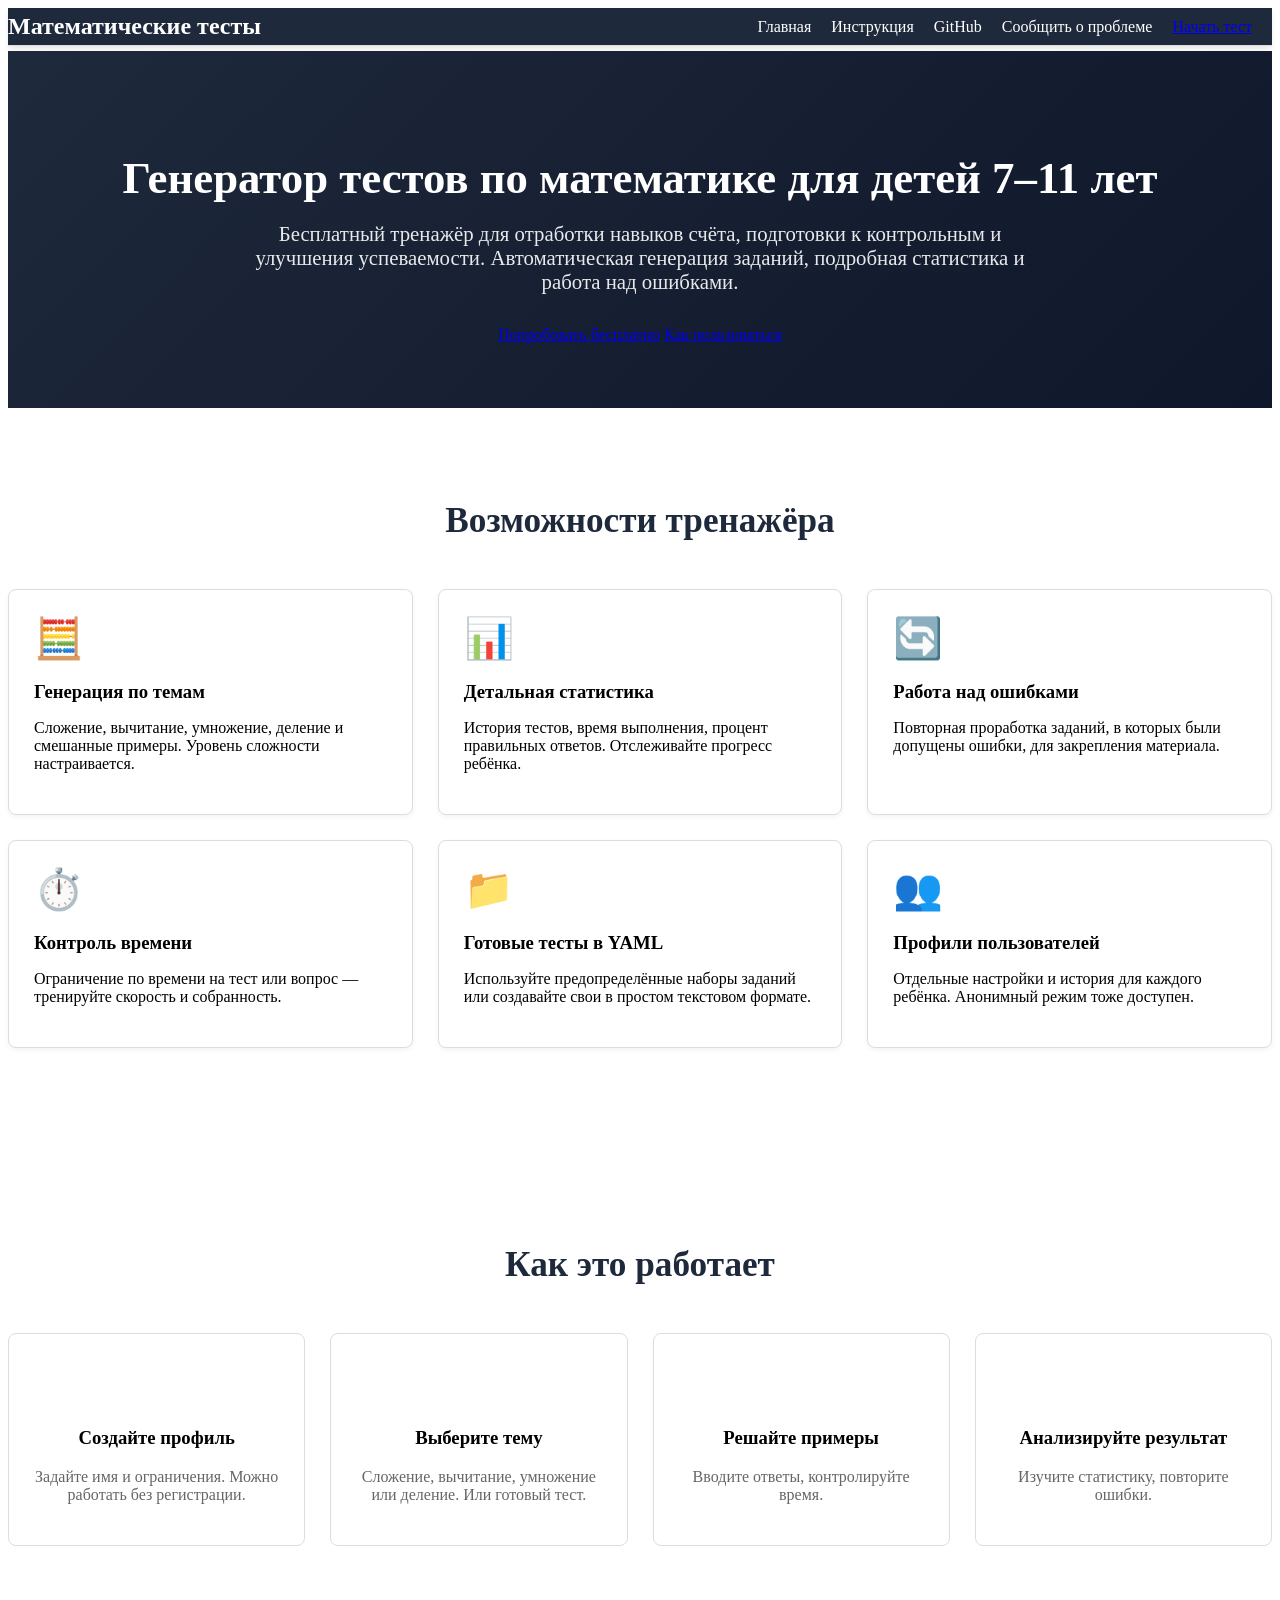
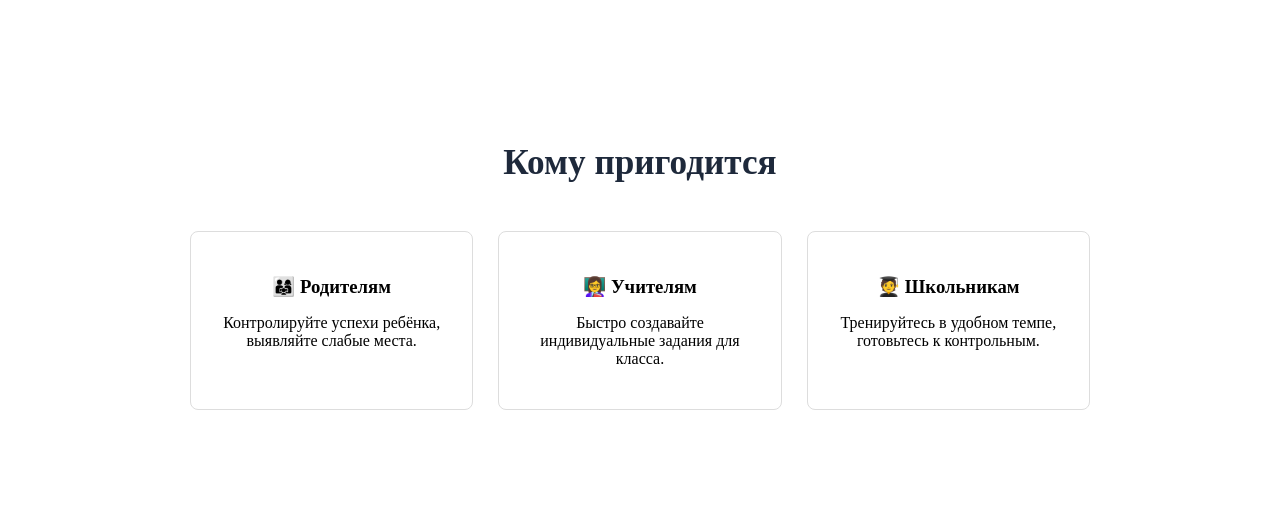
==== commit 27f6872d: "Fix styles" ====
--- a/server/templates/index.html
+++ b/server/templates/index.html
@@ -49,10 +49,9 @@
             opacity: 0.9;
         }
         .logo {
-            background: linear-gradient(135deg, #fbbf24, #f59e0b);
-            -webkit-background-clip: text;
-            -webkit-text-fill-color: transparent;
-            background-clip: text;
+            font-size: 24px;
+            font-weight: bold;
+            color: var(--secondary-color);
         }
         .features {
             padding: 4rem 0;
@@ -149,10 +148,10 @@
             <div class="logo" id="pageTitle">Математические тесты</div>
             <div class="menu-container">
                 <nav class="nav-links" style="display: flex; gap: 20px; align-items: center;">
-                    <a href="/" style="color: var(--primary-color); text-decoration: none; font-weight: 500;">Главная</a>
-                    <a href="/help" style="color: var(--primary-color); text-decoration: none; font-weight: 500;">Инструкция</a>
-                    <a href="https://github.com/kasmirov/math_test" target="_blank" rel="noopener" style="color: var(--primary-color); text-decoration: none; font-weight: 500;">GitHub</a>
-                    <a href="https://github.com/kasmirov/math_test/issues" target="_blank" rel="noopener" style="color: var(--primary-color); text-decoration: none; font-weight: 500;">Сообщить о проблеме</a>
+                    <a href="/" style="color: var(--secondary-color); text-decoration: none; font-weight: 500;">Главная</a>
+                    <a href="/help" style="color: var(--secondary-color); text-decoration: none; font-weight: 500;">Инструкция</a>
+                    <a href="https://github.com/kasmirov/math_test" target="_blank" rel="noopener" style="color: var(--secondary-color); text-decoration: none; font-weight: 500;">GitHub</a>
+                    <a href="https://github.com/kasmirov/math_test/issues" target="_blank" rel="noopener" style="color: var(--secondary-color); text-decoration: none; font-weight: 500;">Сообщить о проблеме</a>
                     <a href="/app" class="btn" style="margin: 0;">Начать тест</a>
                     <div class="user-menu-container" id="newMenu">
                         <!-- Виджет будет вставлен здесь -->
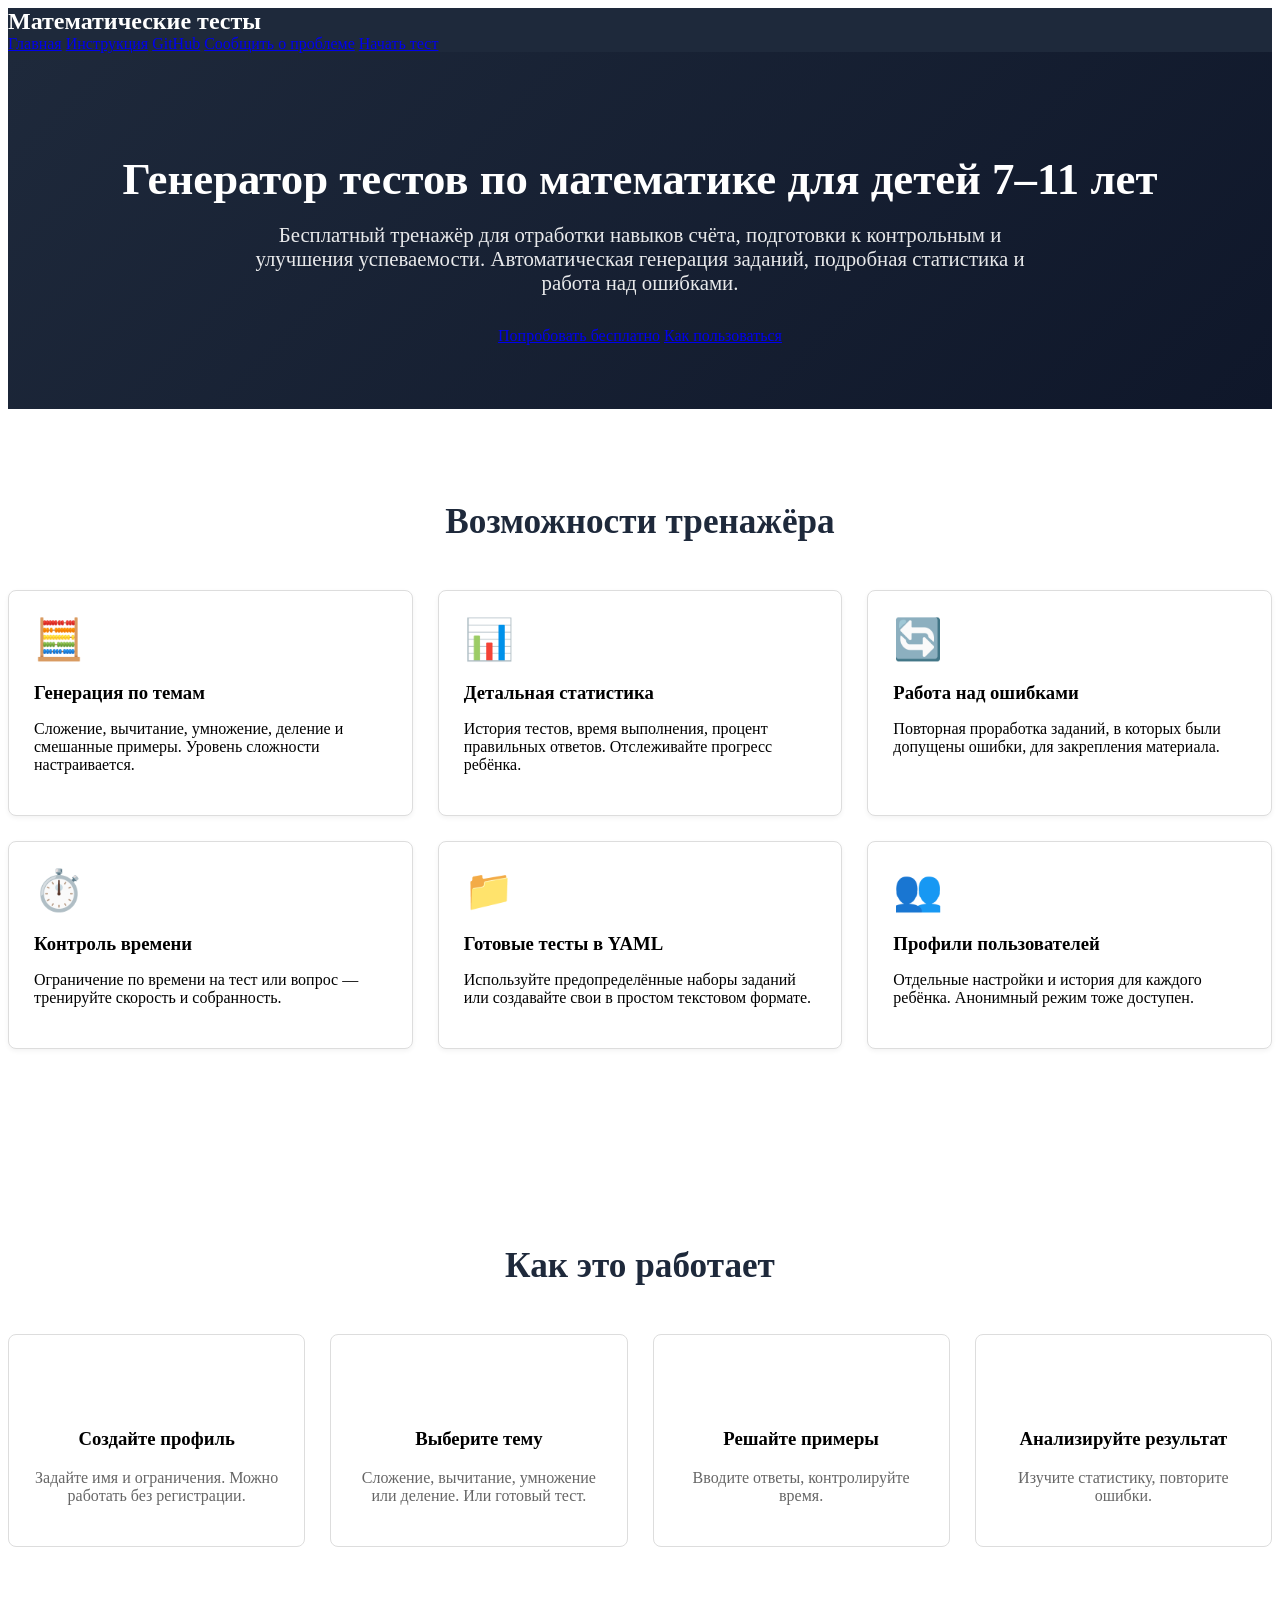
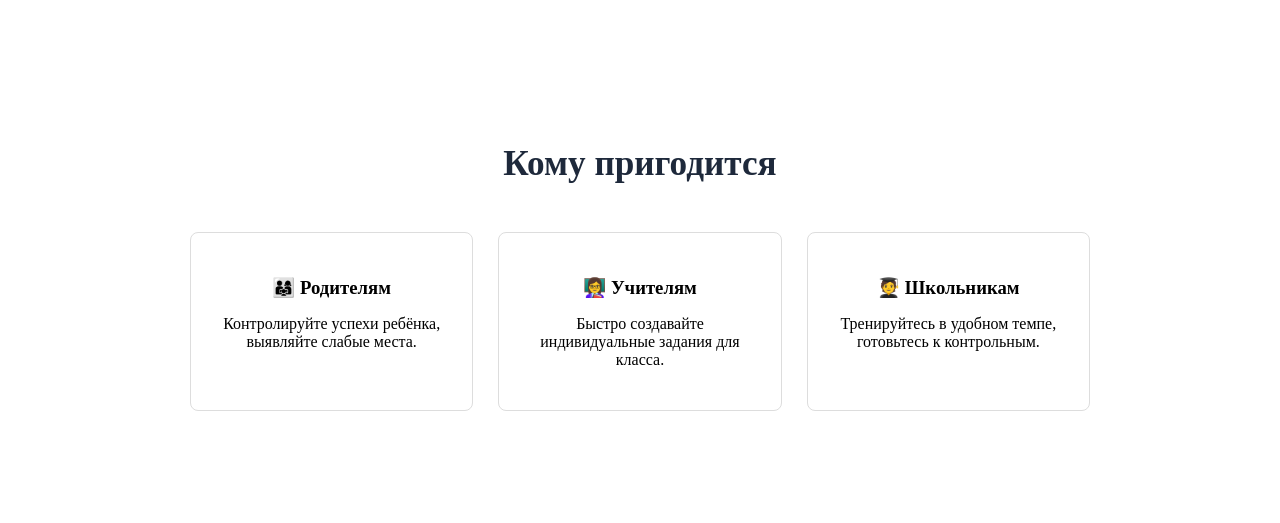
==== commit bc5556a5: "Fix index page style" ====
--- a/server/templates/index.html
+++ b/server/templates/index.html
@@ -23,6 +23,7 @@
         header {
             background-color: #1e293b;
             color: white;
+            /*
             box-shadow: 0 4px 6px -1px rgba(0,0,0,0.1);
             display: flex;
             justify-content: space-between;
@@ -30,6 +31,7 @@
             padding: 5px 0;
             border-bottom: 1px solid #ddd;
             margin-bottom: 5px;
+            */
         }
         .hero {
             background: linear-gradient(135deg, #1e293b, #0f172a);
@@ -138,127 +140,124 @@
         /* Адаптация для мобильных */
         @media (max-width: 768px) {
             .hero h1 { font-size: 2rem; }
-            header { flex-direction: column; gap: 15px; }
         }
     </style>
 </head>
 <body>
-    <div class="container" style="background-color: #1e293b; max-width: stretch;">
-        <header>
-            <div class="logo" id="pageTitle">Математические тесты</div>
-            <div class="menu-container">
-                <nav class="nav-links" style="display: flex; gap: 20px; align-items: center;">
-                    <a href="/" style="color: var(--secondary-color); text-decoration: none; font-weight: 500;">Главная</a>
-                    <a href="/help" style="color: var(--secondary-color); text-decoration: none; font-weight: 500;">Инструкция</a>
-                    <a href="https://github.com/kasmirov/math_test" target="_blank" rel="noopener" style="color: var(--secondary-color); text-decoration: none; font-weight: 500;">GitHub</a>
-                    <a href="https://github.com/kasmirov/math_test/issues" target="_blank" rel="noopener" style="color: var(--secondary-color); text-decoration: none; font-weight: 500;">Сообщить о проблеме</a>
-                    <a href="/app" class="btn" style="margin: 0;">Начать тест</a>
-                    <div class="user-menu-container" id="newMenu">
-                        <!-- Виджет будет вставлен здесь -->
-                    </div>
-                </nav>
-            </div>
-        </header>
-    </div>
+    <header style="background-color: #1e293b; margin-bottom: -1px;">
+        <div class="container2">
+            <div class="logo" id="pageTitle" style="flex-shrink: 0;">Математические тесты</div>
+            <nav class="main-nav">
+                <a href="/">Главная</a>
+                <a href="/help">Инструкция</a>
+                <a href="https://github.com/kasmirov/math_test" target="_blank" rel="noopener">GitHub</a>
+                <a href="https://github.com/kasmirov/math_test/issues" target="_blank" rel="noopener">Сообщить о проблеме</a>
+                <a href="/app" class="btn">Начать тест</a>
+                <div class="user-menu-container" id="newMenu">
+                    <!-- Виджет будет вставлен здесь -->
+                </div>
+            </nav>
+        </div>
+    </header>
     
+    <main>
+        <section class="hero">
+            <div class="container">
+                <h1>Генератор тестов по математике для детей 7–11 лет</h1>
+                <p>Бесплатный тренажёр для отработки навыков счёта, подготовки к контрольным и улучшения успеваемости. Автоматическая генерация заданий, подробная статистика и работа над ошибками.</p>
+                <div>
+                    <a href="/app" class="btn">Попробовать бесплатно</a>
+                    <a href="/help" class="btn btn-secondary">Как пользоваться</a>
+                </div>
+            </div>
+        </section>
 
-        <main>
-            <section class="hero">
-                <div class="container">
-                    <h1>Генератор тестов по математике для детей 7–11 лет</h1>
-                    <p>Бесплатный тренажёр для отработки навыков счёта, подготовки к контрольным и улучшения успеваемости. Автоматическая генерация заданий, подробная статистика и работа над ошибками.</p>
-                    <div>
-                        <a href="/app" class="btn">Попробовать бесплатно</a>
-                        <a href="/help" class="btn btn-secondary">Как пользоваться</a>
-                    </div>
-                </div>
-            </section>
+        <section class="features">
+            <div class="container">
+                <h2>Возможности тренажёра</h2>
+                <div class="feature-grid">
+                    <div class="feature-card">
+                        <div class="feature-icon">🧮</div>
+                        <h3>Генерация по темам</h3>
+                        <p>Сложение, вычитание, умножение, деление и смешанные примеры. Уровень сложности настраивается.</p>
+                    </div>
+                    <div class="feature-card">
+                        <div class="feature-icon">📊</div>
+                        <h3>Детальная статистика</h3>
+                        <p>История тестов, время выполнения, процент правильных ответов. Отслеживайте прогресс ребёнка.</p>
+                    </div>
+                    <div class="feature-card">
+                        <div class="feature-icon">🔄</div>
+                        <h3>Работа над ошибками</h3>
+                        <p>Повторная проработка заданий, в которых были допущены ошибки, для закрепления материала.</p>
+                    </div>
+                    <div class="feature-card">
+                        <div class="feature-icon">⏱️</div>
+                        <h3>Контроль времени</h3>
+                        <p>Ограничение по времени на тест или вопрос — тренируйте скорость и собранность.</p>
+                    </div>
+                    <div class="feature-card">
+                        <div class="feature-icon">📁</div>
+                        <h3>Готовые тесты в YAML</h3>
+                        <p>Используйте предопределённые наборы заданий или создавайте свои в простом текстовом формате.</p>
+                    </div>
+                    <div class="feature-card">
+                        <div class="feature-icon">👥</div>
+                        <h3>Профили пользователей</h3>
+                        <p>Отдельные настройки и история для каждого ребёнка. Анонимный режим тоже доступен.</p>
+                    </div>
+                </div>
+            </div>
+        </section>
 
-            <section class="features">
-                <div class="container">
-                    <h2>Возможности тренажёра</h2>
-                    <div class="feature-grid">
-                        <div class="feature-card">
-                            <div class="feature-icon">🧮</div>
-                            <h3>Генерация по темам</h3>
-                            <p>Сложение, вычитание, умножение, деление и смешанные примеры. Уровень сложности настраивается.</p>
-                        </div>
-                        <div class="feature-card">
-                            <div class="feature-icon">📊</div>
-                            <h3>Детальная статистика</h3>
-                            <p>История тестов, время выполнения, процент правильных ответов. Отслеживайте прогресс ребёнка.</p>
-                        </div>
-                        <div class="feature-card">
-                            <div class="feature-icon">🔄</div>
-                            <h3>Работа над ошибками</h3>
-                            <p>Повторная проработка заданий, в которых были допущены ошибки, для закрепления материала.</p>
-                        </div>
-                        <div class="feature-card">
-                            <div class="feature-icon">⏱️</div>
-                            <h3>Контроль времени</h3>
-                            <p>Ограничение по времени на тест или вопрос — тренируйте скорость и собранность.</p>
-                        </div>
-                        <div class="feature-card">
-                            <div class="feature-icon">📁</div>
-                            <h3>Готовые тесты в YAML</h3>
-                            <p>Используйте предопределённые наборы заданий или создавайте свои в простом текстовом формате.</p>
-                        </div>
-                        <div class="feature-card">
-                            <div class="feature-icon">👥</div>
-                            <h3>Профили пользователей</h3>
-                            <p>Отдельные настройки и история для каждого ребёнка. Анонимный режим тоже доступен.</p>
-                        </div>
-                    </div>
-                </div>
-            </section>
+        <section class="features">
+            <div class="container">
+                <h2>Как это работает</h2>
+                <div class="steps">
+                    <div class="step">
+                        <div class="step-number">1</div>
+                        <h3>Создайте профиль</h3>
+                        <p style="color: #666;">Задайте имя и ограничения. Можно работать без регистрации.</p>
+                    </div>
+                    <div class="step">
+                        <div class="step-number">2</div>
+                        <h3>Выберите тему</h3>
+                        <p style="color: #666;">Сложение, вычитание, умножение или деление. Или готовый тест.</p>
+                    </div>
+                    <div class="step">
+                        <div class="step-number">3</div>
+                        <h3>Решайте примеры</h3>
+                        <p style="color: #666;">Вводите ответы, контролируйте время.</p>
+                    </div>
+                    <div class="step">
+                        <div class="step-number">4</div>
+                        <h3>Анализируйте результат</h3>
+                        <p style="color: #666;">Изучите статистику, повторите ошибки.</p>
+                    </div>
+                </div>
+            </div>
+        </section>
 
-            <section class="features">
-                <div class="container">
-                    <h2>Как это работает</h2>
-                    <div class="steps">
-                        <div class="step">
-                            <div class="step-number">1</div>
-                            <h3>Создайте профиль</h3>
-                            <p style="color: #666;">Задайте имя и ограничения. Можно работать без регистрации.</p>
-                        </div>
-                        <div class="step">
-                            <div class="step-number">2</div>
-                            <h3>Выберите тему</h3>
-                            <p style="color: #666;">Сложение, вычитание, умножение или деление. Или готовый тест.</p>
-                        </div>
-                        <div class="step">
-                            <div class="step-number">3</div>
-                            <h3>Решайте примеры</h3>
-                            <p style="color: #666;">Вводите ответы, контролируйте время.</p>
-                        </div>
-                        <div class="step">
-                            <div class="step-number">4</div>
-                            <h3>Анализируйте результат</h3>
-                            <p style="color: #666;">Изучите статистику, повторите ошибки.</p>
-                        </div>
-                    </div>
-                </div>
-            </section>
-
-            <section class="features">
-                <h2>Кому пригодится</h2>
-                <div class="whom-grid">
-                    <div class="whom-item">
-                        <h3>👨‍👩‍👧 Родителям</h3>
-                        <p>Контролируйте успехи ребёнка, выявляйте слабые места.</p>
-                    </div>
-                    <div class="whom-item">
-                        <h3>👩‍🏫 Учителям</h3>
-                        <p>Быстро создавайте индивидуальные задания для класса.</p>
-                    </div>
-                    <div class="whom-item">
-                        <h3>🧑‍🎓 Школьникам</h3>
-                        <p>Тренируйтесь в удобном темпе, готовьтесь к контрольным.</p>
-                    </div>
-                </div>
-            </section>
-        </main>
-        <div id="footer-placeholder"></div>
+        <section class="features">
+            <h2>Кому пригодится</h2>
+            <div class="whom-grid">
+                <div class="whom-item">
+                    <h3>👨‍👩‍👧 Родителям</h3>
+                    <p>Контролируйте успехи ребёнка, выявляйте слабые места.</p>
+                </div>
+                <div class="whom-item">
+                    <h3>👩‍🏫 Учителям</h3>
+                    <p>Быстро создавайте индивидуальные задания для класса.</p>
+                </div>
+                <div class="whom-item">
+                    <h3>🧑‍🎓 Школьникам</h3>
+                    <p>Тренируйтесь в удобном темпе, готовьтесь к контрольным.</p>
+                </div>
+            </div>
+        </section>
+    </main>
+    
+    <div id="footer-placeholder"></div>
     <script src="js/account-widget.js"></script>
     <script src="js/index.js"></script>
     <script src="js/footer.js"></script>
